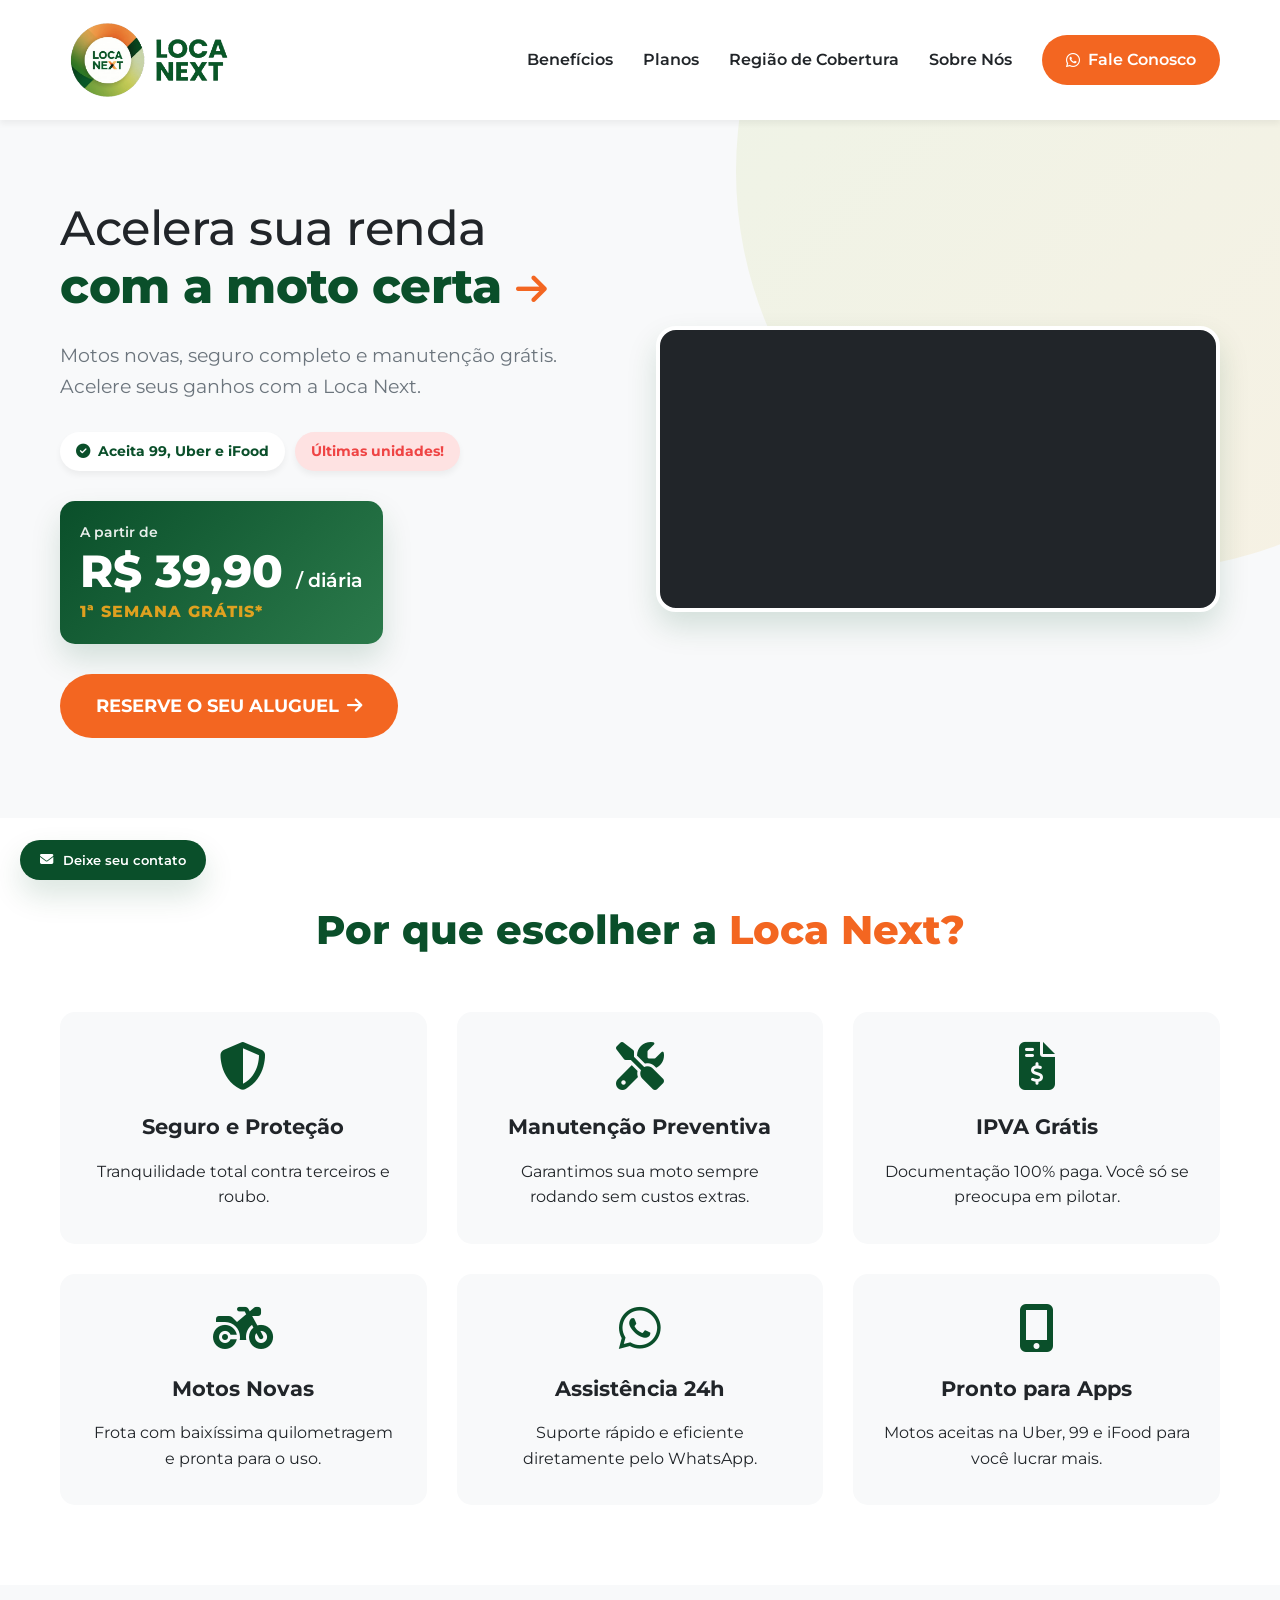
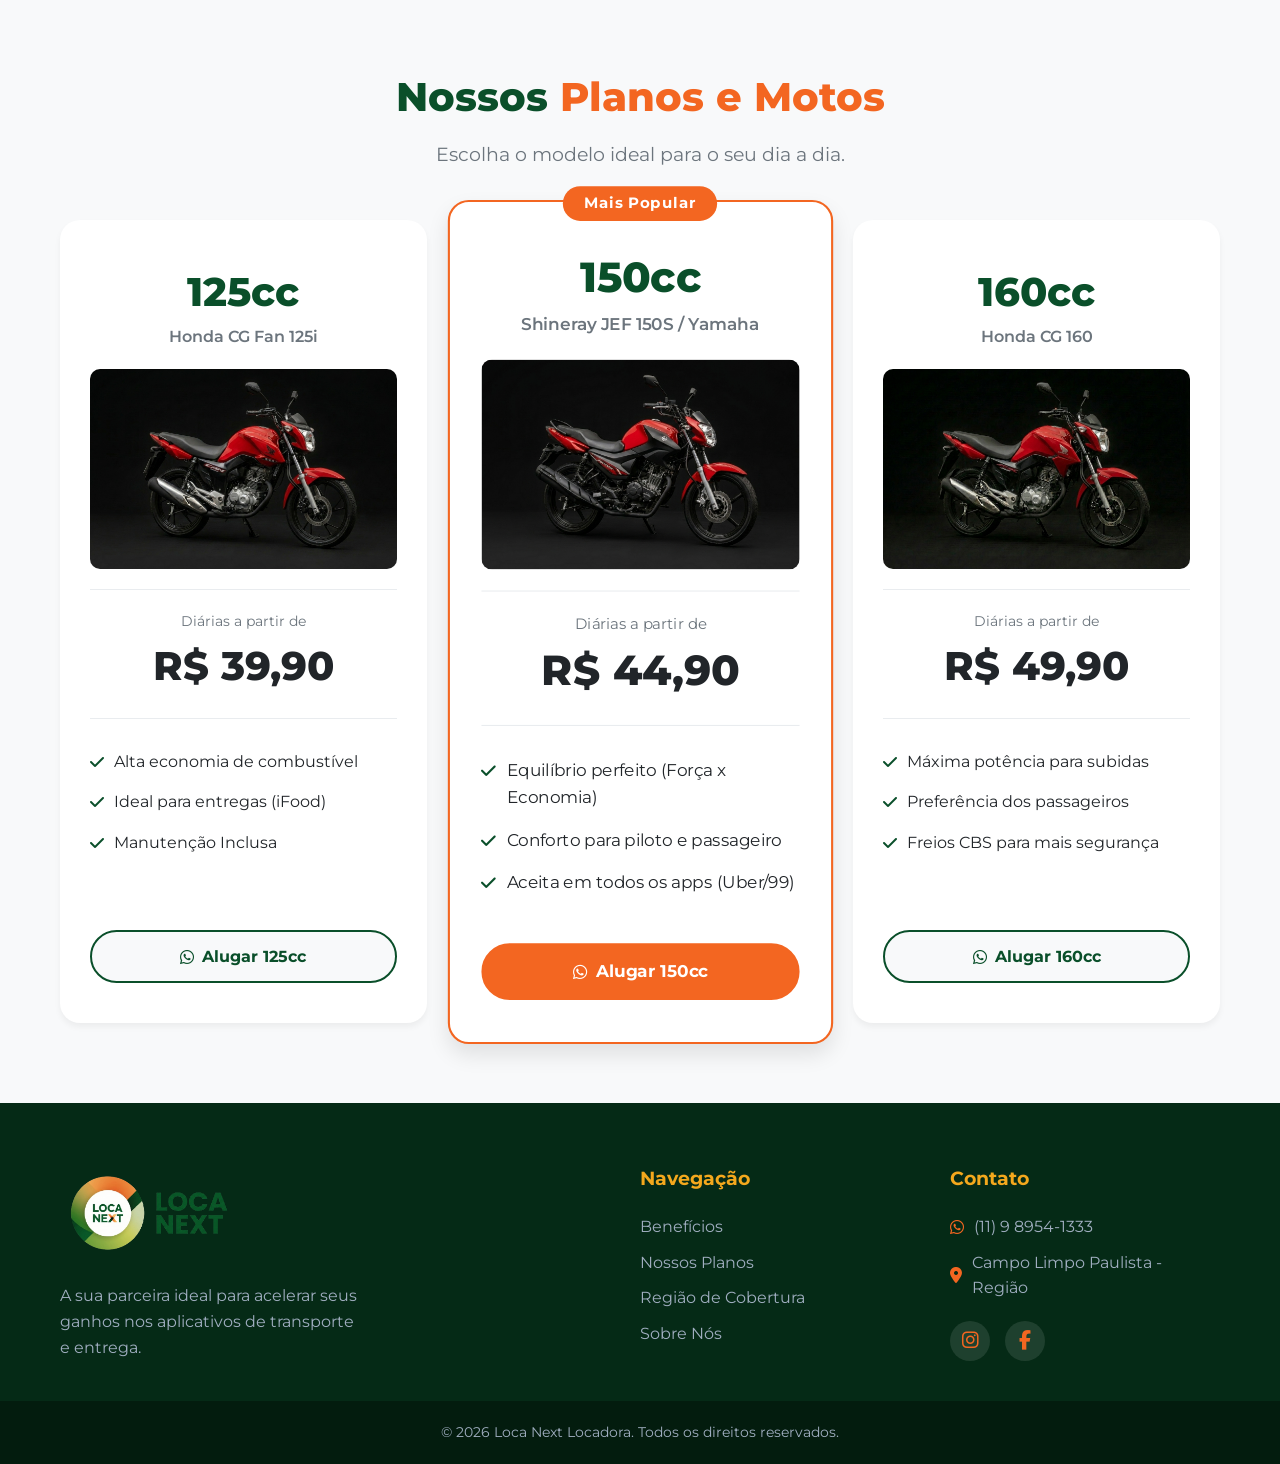
==== index.html @ 95aae807 "Add files via upload" ====
<!DOCTYPE html>
<html lang="pt-BR">
<head>
    <meta charset="UTF-8">
    <meta name="viewport" content="width=device-width, initial-scale=1.0">
    <title>Loca Next | Aluguel de Motos para Aplicativos</title>
    <meta name="description" content="Aluguel de motos 125cc, 150cc e 160cc. Seguro completo, manutenção preventiva e IPVA grátis. Diárias a partir de R$ 39,90.">
    
    <!-- Google Fonts -->
    <link rel="preconnect" href="https://fonts.googleapis.com">
    <link rel="preconnect" href="https://fonts.gstatic.com" crossorigin>
    <link href="https://fonts.googleapis.com/css2?family=Montserrat:wght@400;500;700;800&display=swap" rel="stylesheet">
    
    <!-- CSS -->
    <link rel="stylesheet" href="css/style.css">
    
    <!-- FontAwesome for icons -->
    <link rel="stylesheet" href="https://cdnjs.cloudflare.com/ajax/libs/font-awesome/6.4.0/css/all.min.css">
</head>
<body>

    <!-- Header -->
    <header class="header">
        <div class="container header-container">
            <a href="index.html" class="logo">
                <img src="img/logo-white.png" alt="Loca Next Logo" class="brand-logo" onerror="this.onerror=null; this.src='https://placehold.co/150x50/0A4F2A/FFF?text=LOCA+NEXT&font=montserrat';">
            </a>
            <button class="mobile-menu-btn"><i class="fas fa-bars"></i></button>
            <nav class="nav-menu">
                <ul>
                    <li><a href="#beneficios">Benefícios</a></li>
                    <li><a href="#planos">Planos</a></li>
                    <li><a href="cobertura.html">Região de Cobertura</a></li>
                    <li><a href="sobre-nos.html">Sobre Nós</a></li>
                    <li><a href="https://wa.me/5511989541333" class="btn nav-cta" target="_blank"><i class="fab fa-whatsapp"></i> Fale Conosco</a></li>
                </ul>
            </nav>
        </div>
    </header>

    <!-- Hero Section -->
    <section class="hero">
        <div class="hero-bg"></div>
        <div class="container hero-container">
            <div class="hero-content">
                <h1 class="minimal-title">
                    Acelera sua renda<br>
                    <span class="highlight-next">com a moto certa <i class="fas fa-arrow-right"></i></span>
                </h1>
                <p class="hero-subtitle">Motos novas, seguro completo e manutenção grátis. Acelere seus ganhos com a Loca Next.</p>
                <div class="hero-badges">
                    <span class="badge"><i class="fas fa-check-circle"></i> Aceita 99, Uber e iFood</span>
                    <span class="badge badge-alert">Últimas unidades!</span>
                </div>
                <div class="hero-price">
                    <p>A partir de</p>
                    <h2>R$ 39,90 <span>/ diária</span></h2>
                    <p class="promo-text">1ª SEMANA GRÁTIS*</p>
                </div>
                <a href="https://wa.me/5511989541333?text=Olá!%20Gostaria%20de%20alugar%20uma%20moto." class="btn btn-large btn-orange" target="_blank">RESERVE O SEU ALUGUEL <i class="fas fa-arrow-right"></i></a>
            </div>
            <div class="hero-video-wrapper">
                <video autoplay loop muted playsinline class="hero-video">
                    <source src="img/hero-video.mp4" type="video/mp4">
                    Seu navegador não suporta vídeos.
                </video>
            </div>
        </div>
    </section>

    <!-- Benefits Section -->
    <section id="beneficios" class="benefits">
        <div class="container">
            <h2 class="section-title">Por que escolher a <span>Loca Next?</span></h2>
            <div class="benefits-grid">
                <div class="benefit-card">
                    <i class="fas fa-shield-alt"></i>
                    <h3>Seguro e Proteção</h3>
                    <p>Tranquilidade total contra terceiros e roubo.</p>
                </div>
                <div class="benefit-card">
                    <i class="fas fa-tools"></i>
                    <h3>Manutenção Preventiva</h3>
                    <p>Garantimos sua moto sempre rodando sem custos extras.</p>
                </div>
                <div class="benefit-card">
                    <i class="fas fa-file-invoice-dollar"></i>
                    <h3>IPVA Grátis</h3>
                    <p>Documentação 100% paga. Você só se preocupa em pilotar.</p>
                </div>
                <div class="benefit-card">
                    <i class="fas fa-motorcycle"></i>
                    <h3>Motos Novas</h3>
                    <p>Frota com baixíssima quilometragem e pronta para o uso.</p>
                </div>
                <div class="benefit-card">
                    <i class="fab fa-whatsapp"></i>
                    <h3>Assistência 24h</h3>
                    <p>Suporte rápido e eficiente diretamente pelo WhatsApp.</p>
                </div>
                <div class="benefit-card">
                    <i class="fas fa-mobile-alt"></i>
                    <h3>Pronto para Apps</h3>
                    <p>Motos aceitas na Uber, 99 e iFood para você lucrar mais.</p>
                </div>
            </div>
        </div>
    </section>

    <!-- Plans Section -->
    <section id="planos" class="plans">
        <div class="container">
            <h2 class="section-title">Nossos <span>Planos e Motos</span></h2>
            <p class="section-subtitle">Escolha o modelo ideal para o seu dia a dia.</p>
            
            <div class="plans-grid">
                <!-- Plano 125cc -->
                <div class="plan-card">
                    <div class="plan-header">
                        <h3>125cc</h3>
                        <p class="brand">Honda CG Fan 125i</p>
                    </div>
                    <div class="plan-image">
                        <img src="img/moto-cg-125c.jpeg" alt="Honda CG Fan 125i" style="width: 100%; height: 100%; object-fit: cover; border-radius: 10px;">
                    </div>
                    <div class="plan-price">
                        <span class="price-from">Diárias a partir de</span>
                        <h4>R$ 39,90</h4>
                    </div>
                    <ul class="plan-features">
                        <li><i class="fas fa-check"></i> Alta economia de combustível</li>
                        <li><i class="fas fa-check"></i> Ideal para entregas (iFood)</li>
                        <li><i class="fas fa-check"></i> Manutenção Inclusa</li>
                    </ul>
                    <a href="https://wa.me/5511989541333?text=Olá!%20Gostaria%20de%20alugar%20uma%20moto%20Honda%20125cc." class="btn btn-plan" target="_blank"><i class="fab fa-whatsapp"></i> Alugar 125cc</a>
                </div>

                <!-- Plano 150cc -->
                <div class="plan-card featured-plan">
                    <div class="featured-badge">Mais Popular</div>
                    <div class="plan-header">
                        <h3>150cc</h3>
                        <p class="brand">Shineray JEF 150S / Yamaha</p>
                    </div>
                    <div class="plan-image carousel-wrapper">
                        <div class="carousel-inner">
                            <div class="carousel-item">
                                <img src="img/moto-yamaha-150c.jpeg" alt="Yamaha 150c">
                            </div>
                            <div class="carousel-item">
                                <img src="img/moto-shineray-150c.jpeg" alt="Shineray 150c">
                            </div>
                        </div>
                    </div>
                    <div class="plan-price">
                        <span class="price-from">Diárias a partir de</span>
                        <h4>R$ 44,90</h4>
                    </div>
                    <ul class="plan-features">
                        <li><i class="fas fa-check"></i> Equilíbrio perfeito (Força x Economia)</li>
                        <li><i class="fas fa-check"></i> Conforto para piloto e passageiro</li>
                        <li><i class="fas fa-check"></i> Aceita em todos os apps (Uber/99)</li>
                    </ul>
                    <a href="https://wa.me/5511989541333?text=Olá!%20Gostaria%20de%20alugar%20uma%20moto%20150cc." class="btn btn-plan btn-orange" target="_blank"><i class="fab fa-whatsapp"></i> Alugar 150cc</a>
                </div>

                <!-- Plano 160cc -->
                <div class="plan-card">
                    <div class="plan-header">
                        <h3>160cc</h3>
                        <p class="brand">Honda CG 160</p>
                    </div>
                    <div class="plan-image">
                        <img src="img/moto-cg-160.jpeg" alt="Honda CG 160" style="width: 100%; height: 100%; object-fit: cover; border-radius: 10px;">
                    </div>
                    <div class="plan-price">
                        <span class="price-from">Diárias a partir de</span>
                        <h4>R$ 49,90</h4>
                    </div>
                    <ul class="plan-features">
                        <li><i class="fas fa-check"></i> Máxima potência para subidas</li>
                        <li><i class="fas fa-check"></i> Preferência dos passageiros</li>
                        <li><i class="fas fa-check"></i> Freios CBS para mais segurança</li>
                    </ul>
                    <a href="https://wa.me/5511989541333?text=Olá!%20Gostaria%20de%20alugar%20uma%20moto%20Honda%20160cc." class="btn btn-plan" target="_blank"><i class="fab fa-whatsapp"></i> Alugar 160cc</a>
                </div>
            </div>
        </div>
    </section>

    <!-- Floating Contact Button -->
    <button class="floating-contact-btn" id="openLeadModal">
        <i class="fas fa-envelope"></i> Deixe seu contato
    </button>

    <!-- Lead Capture Modal -->
    <div class="modal-overlay" id="leadModal">
        <div class="modal-content">
            <button class="modal-close" id="closeLeadModal"><i class="fas fa-times"></i></button>
            <div class="modal-header">
                <h3>Ainda com dúvidas?</h3>
                <p>Deixe seu contato e nossa equipe falará com você em breve.</p>
            </div>
            <form id="leadForm" class="lead-form">
                <div class="form-group">
                    <label for="leadName">Nome completo</label>
                    <input type="text" id="leadName" name="nome" required placeholder="Ex: João da Silva">
                </div>
                <div class="form-group">
                    <label for="leadPhone">WhatsApp / Telefone</label>
                    <input type="tel" id="leadPhone" name="telefone" required placeholder="(11) 99999-9999">
                </div>
                <div class="form-group">
                    <label for="leadEmail">E-mail</label>
                    <input type="email" id="leadEmail" name="email" required placeholder="joao@email.com">
                </div>
                <button type="submit" class="btn btn-primary" style="width: 100%; margin-top: 10px;" id="submitLeadBtn">
                    Enviar Contato
                </button>
                <p class="form-status" id="formStatus"></p>
            </form>
        </div>
    </div>

    <!-- Footer -->
    <footer class="footer">
        <div class="container footer-grid">
            <div class="footer-info">
                <a href="#" class="logo footer-logo">
                    <img src="img/logo-white.png" alt="Loca Next Logo Branca" class="brand-logo" onerror="this.onerror=null; this.src='https://placehold.co/150x50/052a16/FFF?text=LOCA+NEXT&font=montserrat';">
                </a>
                <p>A sua parceira ideal para acelerar seus ganhos nos aplicativos de transporte e entrega.</p>
            </div>
            <div class="footer-links">
                <h3>Navegação</h3>
                <ul>
                    <li><a href="#beneficios">Benefícios</a></li>
                    <li><a href="#planos">Nossos Planos</a></li>
                    <li><a href="cobertura.html">Região de Cobertura</a></li>
                    <li><a href="sobre-nos.html">Sobre Nós</a></li>
                </ul>
            </div>
            <div class="footer-contact">
                <h3>Contato</h3>
                <p><i class="fab fa-whatsapp"></i> (11) 9 8954-1333</p>
                <p><i class="fas fa-map-marker-alt"></i> Campo Limpo Paulista - Região</p>
                <div class="social-links">
                    <a href="https://instagram.com/loca.next" target="_blank" aria-label="Instagram"><i class="fab fa-instagram"></i></a>
                    <a href="https://facebook.com/locanext" target="_blank" aria-label="Facebook"><i class="fab fa-facebook-f"></i></a>
                </div>
            </div>
        </div>
        <div class="footer-bottom">
            <div class="container">
                <p>&copy; 2026 Loca Next Locadora. Todos os direitos reservados.</p>
            </div>
        </div>
    </footer>

    <script src="js/main.js"></script>
</body>
</html>
---- css/style.css ----
:root {
    /* Brand Colors based on the Logo */
    --primary-green: #0A4F2A; /* Deep dark green */
    --secondary-green: #2B7A4B; 
    --accent-orange: #F36621;
    --accent-yellow: #F4A81D;
    --light-green: #8DC63F;
    
    /* UI Colors */
    --light-bg: #F8F9FA;
    --white: #FFFFFF;
    --dark-text: #212529;
    --gray-text: #6c757d;
    --border-color: #e9ecef;
    
    /* Typography */
    --font-main: 'Montserrat', sans-serif;
    
    /* Effects */
    --shadow-sm: 0 4px 6px rgba(0,0,0,0.05);
    --shadow-md: 0 10px 20px rgba(0,0,0,0.1);
    --shadow-lg: 0 15px 30px rgba(10, 79, 42, 0.15);
    --transition: all 0.3s ease;
}

* {
    margin: 0;
    padding: 0;
    box-sizing: border-box;
}

body {
    font-family: var(--font-main);
    color: var(--dark-text);
    background-color: var(--white);
    line-height: 1.6;
    overflow-x: hidden;
}

a {
    text-decoration: none;
    color: inherit;
}

ul {
    list-style: none;
}

.container {
    max-width: 1200px;
    margin: 0 auto;
    padding: 0 20px;
}

/* Typography utilities */
.section-title {
    text-align: center;
    font-size: 2.5rem;
    font-weight: 800;
    margin-bottom: 10px;
    color: var(--primary-green);
}

.section-title span {
    color: var(--accent-orange);
}

.section-subtitle {
    text-align: center;
    font-size: 1.2rem;
    color: var(--gray-text);
    margin-bottom: 50px;
}

/* Buttons */
.btn {
    display: inline-flex;
    align-items: center;
    justify-content: center;
    padding: 12px 24px;
    border-radius: 50px;
    font-weight: 700;
    transition: var(--transition);
    cursor: pointer;
    border: none;
    gap: 8px;
}

.btn-primary {
    background-color: var(--primary-green);
    color: var(--white);
}

.btn-primary:hover {
    background-color: var(--secondary-green);
    transform: translateY(-2px);
    box-shadow: var(--shadow-md);
}

.btn-orange {
    background-color: var(--accent-orange);
    color: var(--white);
}

.btn-orange:hover {
    background-color: #e05510;
    transform: translateY(-2px);
    box-shadow: var(--shadow-md);
}

.btn-large {
    padding: 18px 36px;
    font-size: 1.1rem;
}

.nav-cta {
    background-color: var(--accent-orange) !important;
    color: var(--white) !important;
    animation: pulse-cta 2s infinite;
}

@keyframes pulse-cta {
    0% {
        box-shadow: 0 0 0 0 rgba(243, 102, 33, 0.7);
    }
    70% {
        box-shadow: 0 0 0 10px rgba(243, 102, 33, 0);
    }
    100% {
        box-shadow: 0 0 0 0 rgba(243, 102, 33, 0);
    }
}

/* Header */
.header {
    background-color: var(--white);
    box-shadow: var(--shadow-sm);
    position: sticky;
    top: 0;
    z-index: 1000;
}

.header-container {
    display: flex;
    justify-content: space-between;
    align-items: center;
    height: 120px;
}

/* Logo CSS construction */
.logo {
    display: flex;
    align-items: center;
    gap: 12px;
}

.logo-circle {
    width: 45px;
    height: 45px;
    border-radius: 50%;
    background: linear-gradient(135deg, var(--light-green), var(--accent-yellow), var(--accent-orange), var(--primary-green));
    display: flex;
    flex-direction: column;
    justify-content: center;
    align-items: center;
    line-height: 1;
    position: relative;
    overflow: hidden;
}

.logo-circle::after {
    content: '';
    position: absolute;
    width: 80%;
    height: 80%;
    background-color: white;
    border-radius: 50%;
    z-index: 1;
}

.logo-text-small {
    position: relative;
    z-index: 2;
    font-size: 0.5rem;
    font-weight: 800;
    color: var(--primary-green);
}

.logo-text-main {
    font-size: 1.2rem;
    font-weight: 800;
    line-height: 1.1;
    color: var(--primary-green);
}

.brand-logo {
    height: 100px;
    width: auto;
    object-fit: contain;
}

.carousel-wrapper {
    width: 100%;
    height: 100%;
    overflow: hidden;
    position: relative;
    border-radius: 10px;
}
.carousel-inner {
    display: flex;
    width: 100%;
    height: 100%;
    overflow-x: auto;
    scroll-snap-type: x mandatory;
    scrollbar-width: none;
}
.carousel-inner::-webkit-scrollbar {
    display: none;
}
.carousel-item {
    flex: 0 0 100%;
    height: 100%;
    scroll-snap-align: start;
}
.carousel-item img {
    width: 100%;
    height: 100%;
    object-fit: cover;
}

.nav-menu ul {
    display: flex;
    align-items: center;
    gap: 30px;
}

.nav-menu a {
    font-weight: 600;
    color: var(--dark-text);
    transition: var(--transition);
}

.nav-menu a:hover, .nav-menu a.active {
    color: var(--accent-orange);
}

.mobile-menu-btn {
    display: none;
    background: none;
    border: none;
    font-size: 1.5rem;
    color: var(--primary-green);
    cursor: pointer;
}

/* Hero Section */
.hero {
    position: relative;
    padding: 80px 0;
    background-color: var(--light-bg);
    overflow: hidden;
}

/* Dynamic background shape */
.hero-bg {
    position: absolute;
    top: -50%;
    right: -20%;
    width: 800px;
    height: 800px;
    border-radius: 50%;
    background: linear-gradient(135deg, rgba(141, 198, 63, 0.1), rgba(244, 168, 29, 0.1));
    z-index: 0;
}

.hero-container {
    position: relative;
    z-index: 1;
    display: flex;
    align-items: center;
    justify-content: space-between;
    gap: 40px;
}

.hero-content {
    flex: 1;
    max-width: 600px;
}

.hero h1 {
    font-size: 3.5rem;
    font-weight: 800;
    line-height: 1.1;
    color: var(--primary-green);
    margin-bottom: 20px;
}

.hero h1 span {
    color: var(--accent-orange);
}

.minimal-title {
    font-size: 3rem !important;
    font-weight: 500 !important;
    color: var(--dark-text) !important;
    letter-spacing: -0.5px;
    line-height: 1.2 !important;
    margin-bottom: 25px !important;
}

.highlight-next {
    font-weight: 800;
    color: var(--primary-green) !important;
    display: inline-flex;
    align-items: center;
    gap: 15px;
}

.highlight-next i {
    color: var(--accent-orange);
    font-size: 2.2rem;
    transform: translateY(2px);
}

.hero-subtitle {
    font-size: 1.2rem;
    color: var(--gray-text);
    margin-bottom: 30px;
}

.hero-badges {
    display: flex;
    flex-wrap: wrap;
    gap: 10px;
    margin-bottom: 30px;
}

.badge {
    background-color: var(--white);
    padding: 8px 16px;
    border-radius: 50px;
    font-size: 0.9rem;
    font-weight: 700;
    color: var(--primary-green);
    box-shadow: var(--shadow-sm);
    display: flex;
    align-items: center;
    gap: 8px;
}

.badge-alert {
    background-color: #fee2e2;
    color: #ef4444;
}

.hero-price {
    margin-bottom: 30px;
    background: linear-gradient(135deg, var(--primary-green), var(--secondary-green));
    padding: 20px;
    border-radius: 15px;
    color: var(--white);
    display: inline-block;
    box-shadow: var(--shadow-lg);
}

.hero-price p {
    font-size: 0.9rem;
    font-weight: 600;
    opacity: 0.9;
}

.hero-price h2 {
    font-size: 2.8rem;
    font-weight: 800;
    line-height: 1;
    margin: 5px 0;
}

.hero-price h2 span {
    font-size: 1.2rem;
    font-weight: 600;
}

.promo-text {
    font-size: 1rem !important;
    color: var(--accent-yellow);
    font-weight: 800 !important;
    text-transform: uppercase;
    letter-spacing: 1px;
}

.hero-image {
    flex: 1;
    display: flex;
    justify-content: center;
    position: relative;
}

.hero-video-wrapper {
    flex: 1;
    display: flex;
    justify-content: center;
    position: relative;
    border-radius: 20px;
    overflow: hidden;
    box-shadow: var(--shadow-lg);
    border: 4px solid var(--white);
    max-height: 500px;
    background-color: var(--dark-text);
}

.hero-video {
    width: 100%;
    height: 100%;
    object-fit: cover;
}

/* Image Placeholders */
.image-placeholder {
    width: 100%;
    height: 400px;
    background-color: #e9ecef;
    border-radius: 20px;
    position: relative;
    display: flex;
    align-items: center;
    justify-content: center;
    overflow: hidden;
}

.image-placeholder::after {
    content: 'Foto da Moto (Inserir Imagem)';
    color: var(--gray-text);
    font-weight: 600;
}

.shineray-placeholder {
    background: linear-gradient(45deg, #212529, #343a40);
}
.shineray-placeholder::after { color: white; content: 'Shineray JEF 150S'; }

.honda-placeholder {
    background: linear-gradient(45deg, #dc3545, #c82333);
}
.honda-placeholder::after { color: white; content: 'Honda CG 125i Vermelha'; }

.honda160-placeholder {
    background: linear-gradient(45deg, #17a2b8, #138496);
}
.honda160-placeholder::after { color: white; content: 'Honda CG 160'; }


/* Benefits Section */
.benefits {
    padding: 80px 0;
    background-color: var(--white);
}

.benefits-grid {
    display: grid;
    grid-template-columns: repeat(auto-fit, minmax(300px, 1fr));
    gap: 30px;
    margin-top: 50px;
}

.benefit-card {
    padding: 30px;
    background-color: var(--light-bg);
    border-radius: 15px;
    text-align: center;
    transition: var(--transition);
    border-bottom: 4px solid transparent;
}

.benefit-card:hover {
    transform: translateY(-10px);
    box-shadow: var(--shadow-md);
    border-bottom-color: var(--accent-orange);
}

.benefit-card i {
    font-size: 3rem;
    color: var(--primary-green);
    margin-bottom: 20px;
}

.benefit-card h3 {
    font-size: 1.3rem;
    font-weight: 700;
    margin-bottom: 15px;
    color: var(--dark-text);
}

/* Plans Section */
.plans {
    padding: 80px 0;
    background-color: var(--light-bg);
}

.plans-grid {
    display: grid;
    grid-template-columns: repeat(auto-fit, minmax(320px, 1fr));
    gap: 30px;
    align-items: center;
}

.plan-card {
    background-color: var(--white);
    border-radius: 20px;
    padding: 40px 30px;
    box-shadow: var(--shadow-sm);
    transition: var(--transition);
    position: relative;
    display: flex;
    flex-direction: column;
    height: 100%;
}

.plan-card:hover {
    transform: translateY(-10px);
    box-shadow: var(--shadow-lg);
}

.featured-plan {
    border: 2px solid var(--accent-orange);
    transform: scale(1.05);
    box-shadow: var(--shadow-md);
    z-index: 2;
}

.featured-plan:hover {
    transform: scale(1.05) translateY(-10px);
}

.featured-badge {
    position: absolute;
    top: -15px;
    left: 50%;
    transform: translateX(-50%);
    background-color: var(--accent-orange);
    color: var(--white);
    padding: 5px 20px;
    border-radius: 20px;
    font-weight: 700;
    font-size: 0.9rem;
    letter-spacing: 1px;
}

.plan-header {
    text-align: center;
    margin-bottom: 20px;
}

.plan-header h3 {
    font-size: 2.5rem;
    color: var(--primary-green);
    font-weight: 800;
}

.plan-header .brand {
    color: var(--gray-text);
    font-weight: 600;
}

.plan-image {
    height: 200px;
    margin-bottom: 20px;
}

.plan-image .image-placeholder {
    height: 100%;
    border-radius: 10px;
}

.plan-price {
    text-align: center;
    margin-bottom: 30px;
    padding: 20px 0;
    border-top: 1px solid var(--border-color);
    border-bottom: 1px solid var(--border-color);
}

.price-from {
    font-size: 0.9rem;
    color: var(--gray-text);
    display: block;
}

.plan-price h4 {
    font-size: 2.5rem;
    font-weight: 800;
    color: var(--dark-text);
}

.plan-features {
    flex-grow: 1;
    margin-bottom: 30px;
}

.plan-features li {
    margin-bottom: 15px;
    display: flex;
    align-items: flex-start;
    gap: 10px;
    color: var(--dark-text);
}

.plan-features li i {
    color: var(--primary-green);
    margin-top: 5px;
}

.btn-plan {
    width: 100%;
    background-color: var(--light-bg);
    color: var(--primary-green);
    border: 2px solid var(--primary-green);
}

.btn-plan:hover {
    background-color: var(--primary-green);
    color: var(--white);
}

.featured-plan .btn-plan {
    background-color: var(--accent-orange);
    color: var(--white);
    border-color: var(--accent-orange);
}

/* Coverage Pages Specifics */
.coverage-hero {
    background: linear-gradient(135deg, var(--primary-green), var(--secondary-green));
    padding: 80px 0;
    text-align: center;
    color: var(--white);
}

.coverage-hero h1 {
    font-size: 3rem;
    font-weight: 800;
    margin-bottom: 15px;
}

.coverage-hero span {
    color: var(--accent-yellow);
}

.coverage-details {
    padding: 80px 0;
    background-color: var(--white);
}

.coverage-grid {
    display: grid;
    grid-template-columns: 1fr 1fr;
    gap: 50px;
    align-items: center;
}

.coverage-info h2 {
    font-size: 2rem;
    color: var(--primary-green);
    margin-bottom: 20px;
}

.coverage-info p {
    font-size: 1.1rem;
    margin-bottom: 30px;
}

.radius-info {
    display: flex;
    align-items: center;
    gap: 20px;
    background-color: var(--light-bg);
    padding: 20px;
    border-radius: 15px;
    border-left: 5px solid var(--accent-orange);
}

.radius-info i {
    font-size: 2.5rem;
    color: var(--accent-orange);
}

.radar-map {
    width: 100%;
    aspect-ratio: 1;
    background-color: #e9ecef;
    border-radius: 50%;
    position: relative;
    display: flex;
    align-items: center;
    justify-content: center;
    overflow: hidden;
    /* Removed the generic background dot pattern to let the map shine through */
}

.map-iframe {
    position: absolute;
    top: 0;
    left: 0;
    width: 100%;
    height: 100%;
    border: none;
    z-index: 1;
}

.radar-overlay {
    position: absolute;
    top: 0;
    left: 0;
    width: 100%;
    height: 100%;
    background-color: rgba(10, 79, 42, 0.2); /* Loca Next Green tint over map */
    z-index: 5;
    pointer-events: none;
}

.center-pin {
    font-size: 3rem;
    color: var(--primary-green);
    position: relative;
    z-index: 10;
    filter: drop-shadow(0 2px 5px rgba(0,0,0,0.5));
}

.pulse {
    position: absolute;
    width: 50px;
    height: 50px;
    background-color: rgba(243, 102, 33, 0.4);
    border-radius: 50%;
    animation: pulse-animation 2s infinite;
    z-index: 8;
    pointer-events: none;
}

@keyframes pulse-animation {
    0% { transform: scale(1); opacity: 0.8; }
    100% { transform: scale(8); opacity: 0; }
}

.seo-cities {
    padding: 80px 0;
    background-color: var(--light-bg);
    text-align: center;
}

.seo-cities h2 {
    font-size: 2.5rem;
    color: var(--primary-green);
    margin-bottom: 15px;
}

.cities-list {
    display: flex;
    flex-wrap: wrap;
    justify-content: center;
    gap: 15px;
    margin-top: 40px;
}

.city-link {
    background-color: var(--white);
    padding: 10px 20px;
    border-radius: 50px;
    color: var(--dark-text);
    font-weight: 600;
    box-shadow: var(--shadow-sm);
    transition: var(--transition);
    border: 1px solid var(--border-color);
}

.city-link:hover {
    background-color: var(--primary-green);
    color: var(--white);
    transform: translateY(-2px);
}

.city-link.highlight {
    border-color: var(--accent-orange);
    color: var(--accent-orange);
}

.city-link.highlight:hover {
    background-color: var(--accent-orange);
    color: var(--white);
}

.cta-coverage {
    margin-top: 60px;
    padding-top: 40px;
    border-top: 1px solid var(--border-color);
}

.cta-coverage h3 {
    font-size: 1.5rem;
    margin-bottom: 20px;
}

/* Footer */
.footer {
    background-color: #052a16;
    color: var(--white);
    padding-top: 60px;
}

.footer-grid {
    display: grid;
    grid-template-columns: 2fr 1fr 1fr;
    gap: 40px;
    margin-bottom: 40px;
}

.footer-logo {
    margin-bottom: 20px;
}

.footer-info p {
    color: #a0aec0;
    max-width: 300px;
}

.footer h3 {
    font-size: 1.2rem;
    margin-bottom: 20px;
    color: var(--accent-yellow);
}

.footer-links ul li {
    margin-bottom: 10px;
}

.footer-links a {
    color: #a0aec0;
    transition: var(--transition);
}

.footer-links a:hover {
    color: var(--accent-orange);
    padding-left: 5px;
}

.footer-contact p {
    color: #a0aec0;
    margin-bottom: 10px;
    display: flex;
    align-items: center;
    gap: 10px;
}

.social-links {
    margin-top: 20px;
    display: flex;
    gap: 15px;
}

.social-links a {
    color: var(--white) !important;
    background-color: rgba(255, 255, 255, 0.1);
    width: 40px;
    height: 40px;
    display: flex;
    align-items: center;
    justify-content: center;
    border-radius: 50%;
    font-size: 1.2rem;
    transition: var(--transition);
}

.social-links a:hover {
    background-color: var(--accent-orange);
    color: var(--white) !important;
    transform: translateY(-3px);
}

.footer-contact i {
    color: var(--accent-orange);
}

.footer-bottom {
    background-color: #031c0e;
    padding: 20px 0;
    text-align: center;
    color: #a0aec0;
    font-size: 0.9rem;
}

/* Responsive */
@media (max-width: 992px) {
    .hero-container {
        flex-direction: column;
        text-align: center;
    }
    
    .hero-badges {
        justify-content: center;
    }
    
    .coverage-grid {
        grid-template-columns: 1fr;
    }
    
    .featured-plan {
        transform: none;
    }
    
    .featured-plan:hover {
        transform: translateY(-10px);
    }
}

@media (max-width: 768px) {
    .nav-menu {
        display: none;
        position: absolute;
        top: 80px;
        left: 0;
        width: 100%;
        background-color: var(--white);
        padding: 20px;
        box-shadow: var(--shadow-md);
    }
    
    .nav-menu.active {
        display: block;
    }
    
    .nav-menu ul {
        flex-direction: column;
        align-items: flex-start;
        gap: 15px;
    }
    
    .mobile-menu-btn {
        display: block;
    }
    
    .hero h1 {
        font-size: 2.5rem;
    }
    
    .footer-grid {
        grid-template-columns: 1fr;
    }
}

/* Floating Contact Button */
.floating-contact-btn {
    position: fixed;
    bottom: 20px;
    left: 20px;
    background-color: var(--primary-green);
    color: var(--white);
    border: none;
    padding: 12px 20px;
    border-radius: 50px;
    font-weight: 600;
    font-family: var(--font-main);
    cursor: pointer;
    box-shadow: var(--shadow-lg);
    display: flex;
    align-items: center;
    gap: 10px;
    z-index: 999;
    transition: var(--transition);
}

.floating-contact-btn:hover {
    background-color: var(--secondary-green);
    transform: translateY(-5px);
}

/* Modal */
.modal-overlay {
    position: fixed;
    top: 0;
    left: 0;
    width: 100%;
    height: 100%;
    background-color: rgba(0, 0, 0, 0.6);
    display: flex;
    align-items: center;
    justify-content: center;
    z-index: 2000;
    opacity: 0;
    visibility: hidden;
    transition: var(--transition);
}

.modal-overlay.active {
    opacity: 1;
    visibility: visible;
}

.modal-content {
    background-color: var(--white);
    padding: 40px;
    border-radius: 20px;
    width: 90%;
    max-width: 450px;
    position: relative;
    transform: translateY(20px);
    transition: var(--transition);
    box-shadow: var(--shadow-lg);
}

.modal-overlay.active .modal-content {
    transform: translateY(0);
}

.modal-close {
    position: absolute;
    top: 15px;
    right: 15px;
    background: none;
    border: none;
    font-size: 1.5rem;
    color: var(--gray-text);
    cursor: pointer;
    transition: var(--transition);
}

.modal-close:hover {
    color: var(--accent-orange);
}

.modal-header {
    text-align: center;
    margin-bottom: 25px;
}

.modal-header h3 {
    color: var(--primary-green);
    font-size: 1.5rem;
    margin-bottom: 5px;
}

.modal-header p {
    color: var(--gray-text);
    font-size: 0.95rem;
}

.lead-form .form-group {
    margin-bottom: 15px;
}

.lead-form label {
    display: block;
    margin-bottom: 5px;
    font-weight: 600;
    font-size: 0.9rem;
    color: var(--dark-text);
}

.lead-form input {
    width: 100%;
    padding: 12px 15px;
    border: 1px solid var(--border-color);
    border-radius: 8px;
    font-family: var(--font-main);
    transition: var(--transition);
}

.lead-form input:focus {
    outline: none;
    border-color: var(--primary-green);
    box-shadow: 0 0 0 3px rgba(10, 79, 42, 0.1);
}

.form-status {
    text-align: center;
    margin-top: 15px;
    font-size: 0.9rem;
    font-weight: 600;
}

.form-status.success {
    color: var(--primary-green);
}

.form-status.error {
    color: #ef4444;
}

@media (max-width: 768px) {
    .floating-contact-btn {
        bottom: 80px;
        left: 20px;
        padding: 10px 15px;
        font-size: 0.9rem;
    }
}
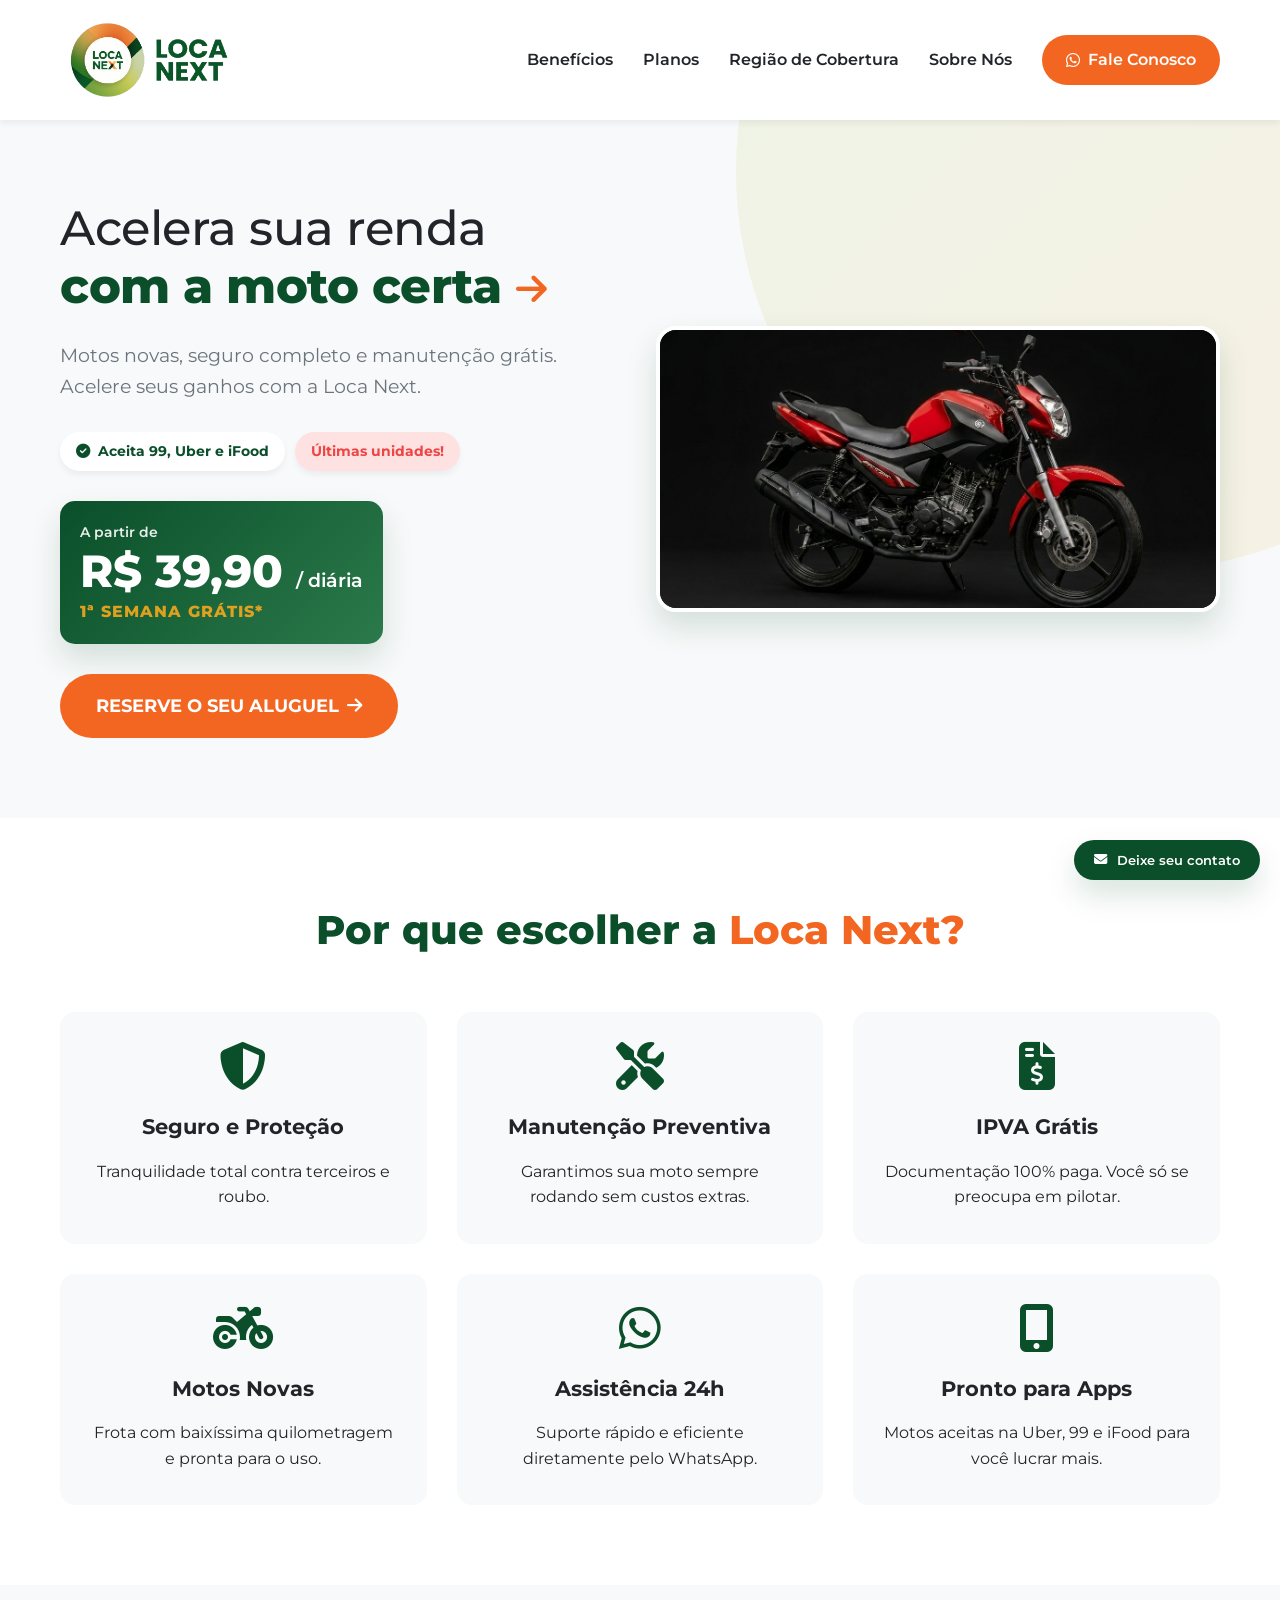
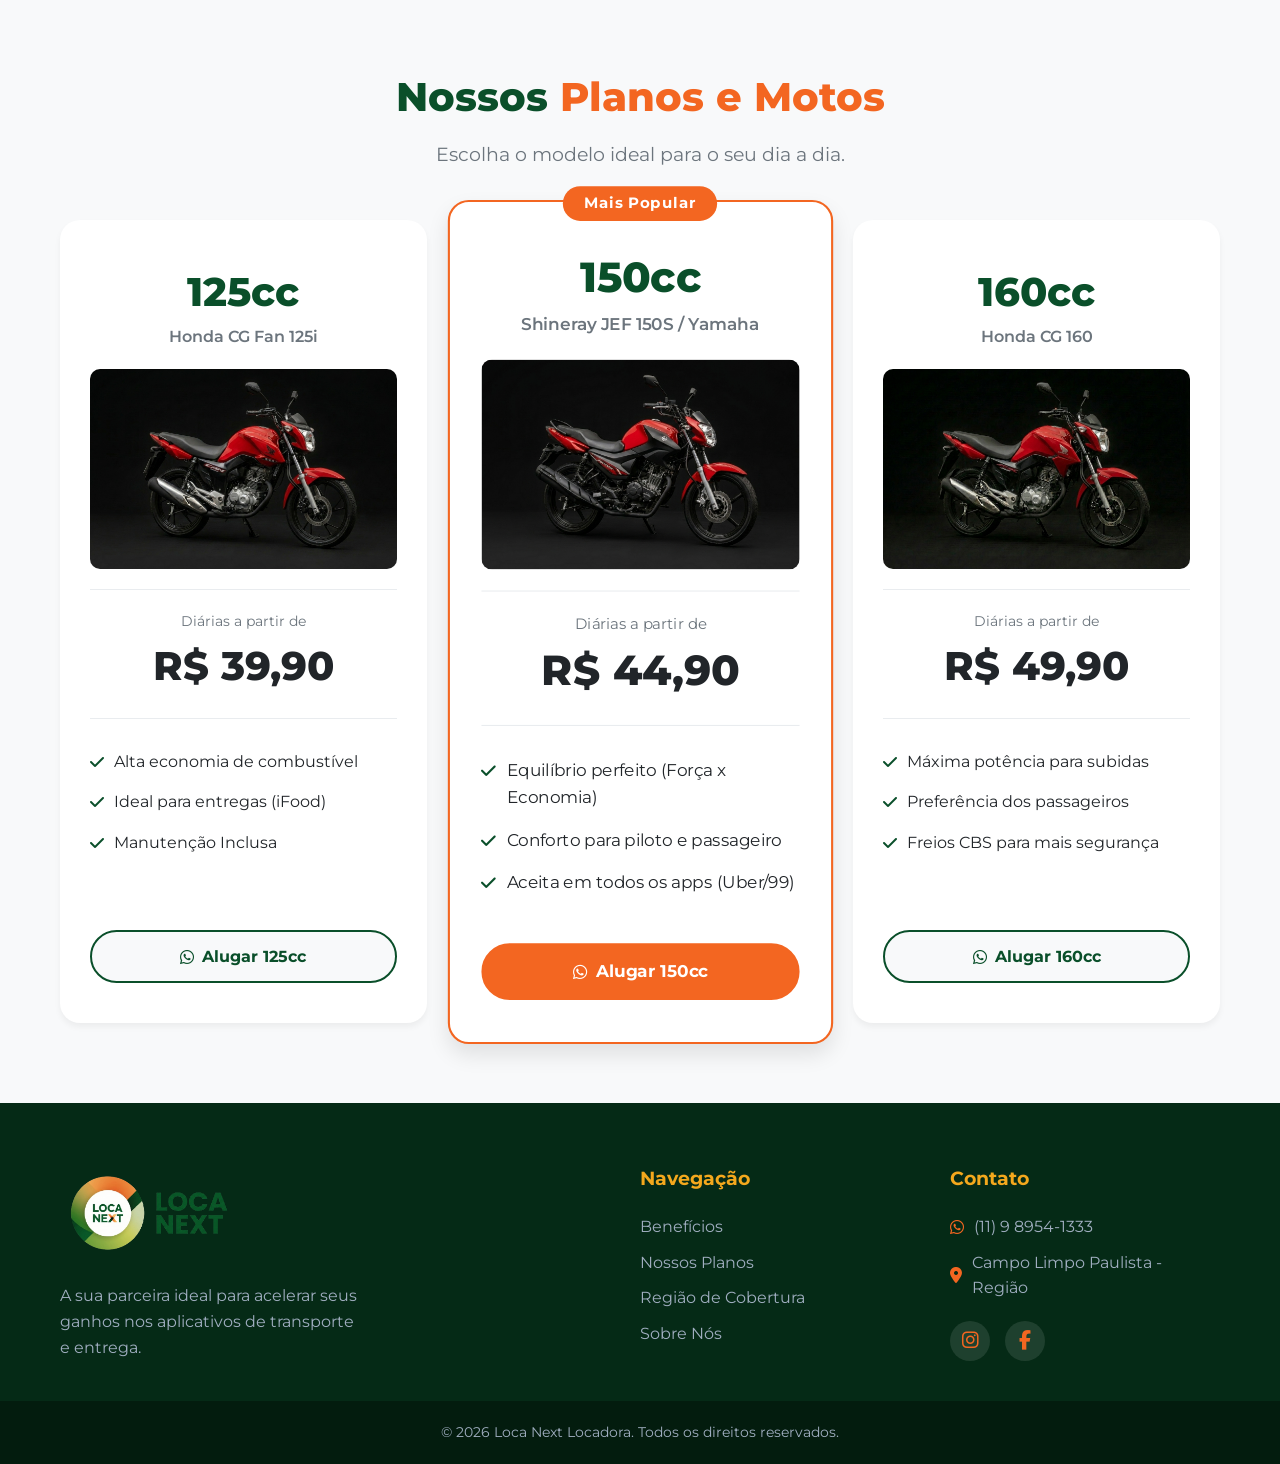
==== commit 9429a668: "Add files via upload" ====
--- a/index.html
+++ b/index.html
@@ -11,21 +11,25 @@
     <link rel="preconnect" href="https://fonts.gstatic.com" crossorigin>
     <link href="https://fonts.googleapis.com/css2?family=Montserrat:wght@400;500;700;800&display=swap" rel="stylesheet">
     
+    <!-- Logo Preload -->
+    <link rel="preload" as="image" href="img/logo-white.png">
+    
     <!-- CSS -->
     <link rel="stylesheet" href="css/style.css">
     
-    <!-- FontAwesome for icons -->
-    <link rel="stylesheet" href="https://cdnjs.cloudflare.com/ajax/libs/font-awesome/6.4.0/css/all.min.css">
+    <!-- FontAwesome for icons (Deferred) -->
+    <link rel="preload" href="https://cdnjs.cloudflare.com/ajax/libs/font-awesome/6.4.0/css/all.min.css" as="style" onload="this.onload=null;this.rel='stylesheet'">
+    <noscript><link rel="stylesheet" href="https://cdnjs.cloudflare.com/ajax/libs/font-awesome/6.4.0/css/all.min.css"></noscript>
 </head>
 <body>
 
     <!-- Header -->
     <header class="header">
         <div class="container header-container">
-            <a href="index.html" class="logo">
-                <img src="img/logo-white.png" alt="Loca Next Logo" class="brand-logo" onerror="this.onerror=null; this.src='https://placehold.co/150x50/0A4F2A/FFF?text=LOCA+NEXT&font=montserrat';">
+            <a href="index.html" class="logo" aria-label="Loca Next Home">
+                <img src="img/logo-white.png" alt="Loca Next Logo" class="brand-logo" width="150" height="50" onerror="this.onerror=null; this.src='https://placehold.co/150x50/0A4F2A/FFF?text=LOCA+NEXT&font=montserrat';">
             </a>
-            <button class="mobile-menu-btn"><i class="fas fa-bars"></i></button>
+            <button class="mobile-menu-btn" aria-label="Abrir menu mobile"><i class="fas fa-bars"></i></button>
             <nav class="nav-menu">
                 <ul>
                     <li><a href="#beneficios">Benefícios</a></li>
@@ -59,10 +63,9 @@
                 </div>
                 <a href="https://wa.me/5511989541333?text=Olá!%20Gostaria%20de%20alugar%20uma%20moto." class="btn btn-large btn-orange" target="_blank">RESERVE O SEU ALUGUEL <i class="fas fa-arrow-right"></i></a>
             </div>
-            <div class="hero-video-wrapper">
-                <video autoplay loop muted playsinline class="hero-video">
-                    <source src="img/hero-video.mp4" type="video/mp4">
-                    Seu navegador não suporta vídeos.
+            <div class="hero-video-wrapper" style="background-color: var(--dark-text);">
+                <video id="heroVideo" loop muted playsinline class="hero-video" preload="none" data-src="img/hero-video.mp4" style="background-image: url('img/moto-yamaha-150c.jpeg'); background-size: cover; background-position: center;">
+                    <!-- Video loaded via JavaScript to drastically improve mobile performance -->
                 </video>
             </div>
         </div>
@@ -121,7 +124,7 @@
                         <p class="brand">Honda CG Fan 125i</p>
                     </div>
                     <div class="plan-image">
-                        <img src="img/moto-cg-125c.jpeg" alt="Honda CG Fan 125i" style="width: 100%; height: 100%; object-fit: cover; border-radius: 10px;">
+                        <img src="img/moto-cg-125c.jpeg" alt="Honda CG Fan 125i" width="300" height="200" loading="lazy" style="width: 100%; height: 100%; object-fit: cover; border-radius: 10px;">
                     </div>
                     <div class="plan-price">
                         <span class="price-from">Diárias a partir de</span>
@@ -145,10 +148,10 @@
                     <div class="plan-image carousel-wrapper">
                         <div class="carousel-inner">
                             <div class="carousel-item">
-                                <img src="img/moto-yamaha-150c.jpeg" alt="Yamaha 150c">
+                                <img src="img/moto-yamaha-150c.jpeg" alt="Yamaha 150c" width="300" height="200" loading="lazy">
                             </div>
                             <div class="carousel-item">
-                                <img src="img/moto-shineray-150c.jpeg" alt="Shineray 150c">
+                                <img src="img/moto-shineray-150c.jpeg" alt="Shineray 150c" width="300" height="200" loading="lazy">
                             </div>
                         </div>
                     </div>
@@ -171,7 +174,7 @@
                         <p class="brand">Honda CG 160</p>
                     </div>
                     <div class="plan-image">
-                        <img src="img/moto-cg-160.jpeg" alt="Honda CG 160" style="width: 100%; height: 100%; object-fit: cover; border-radius: 10px;">
+                        <img src="img/moto-cg-160.jpeg" alt="Honda CG 160" width="300" height="200" loading="lazy" style="width: 100%; height: 100%; object-fit: cover; border-radius: 10px;">
                     </div>
                     <div class="plan-price">
                         <span class="price-from">Diárias a partir de</span>
@@ -194,11 +197,11 @@
     </button>
 
     <!-- Lead Capture Modal -->
-    <div class="modal-overlay" id="leadModal">
+    <div class="modal-overlay" id="leadModal" role="dialog" aria-modal="true" aria-labelledby="modalTitle">
         <div class="modal-content">
-            <button class="modal-close" id="closeLeadModal"><i class="fas fa-times"></i></button>
+            <button class="modal-close" id="closeLeadModal" aria-label="Fechar formulário"><i class="fas fa-times"></i></button>
             <div class="modal-header">
-                <h3>Ainda com dúvidas?</h3>
+                <h3 id="modalTitle">Ainda com dúvidas?</h3>
                 <p>Deixe seu contato e nossa equipe falará com você em breve.</p>
             </div>
             <form id="leadForm" class="lead-form">
@@ -226,8 +229,8 @@
     <footer class="footer">
         <div class="container footer-grid">
             <div class="footer-info">
-                <a href="#" class="logo footer-logo">
-                    <img src="img/logo-white.png" alt="Loca Next Logo Branca" class="brand-logo" onerror="this.onerror=null; this.src='https://placehold.co/150x50/052a16/FFF?text=LOCA+NEXT&font=montserrat';">
+                <a href="#" class="logo footer-logo" aria-label="Loca Next Home">
+                    <img src="img/logo-white.png" alt="Loca Next Logo Branca" class="brand-logo" width="150" height="50" loading="lazy" onerror="this.onerror=null; this.src='https://placehold.co/150x50/052a16/FFF?text=LOCA+NEXT&font=montserrat';">
                 </a>
                 <p>A sua parceira ideal para acelerar seus ganhos nos aplicativos de transporte e entrega.</p>
             </div>
--- a/css/style.css
+++ b/css/style.css
@@ -951,7 +951,7 @@
 .floating-contact-btn {
     position: fixed;
     bottom: 20px;
-    left: 20px;
+    right: 20px;
     background-color: var(--primary-green);
     color: var(--white);
     border: none;
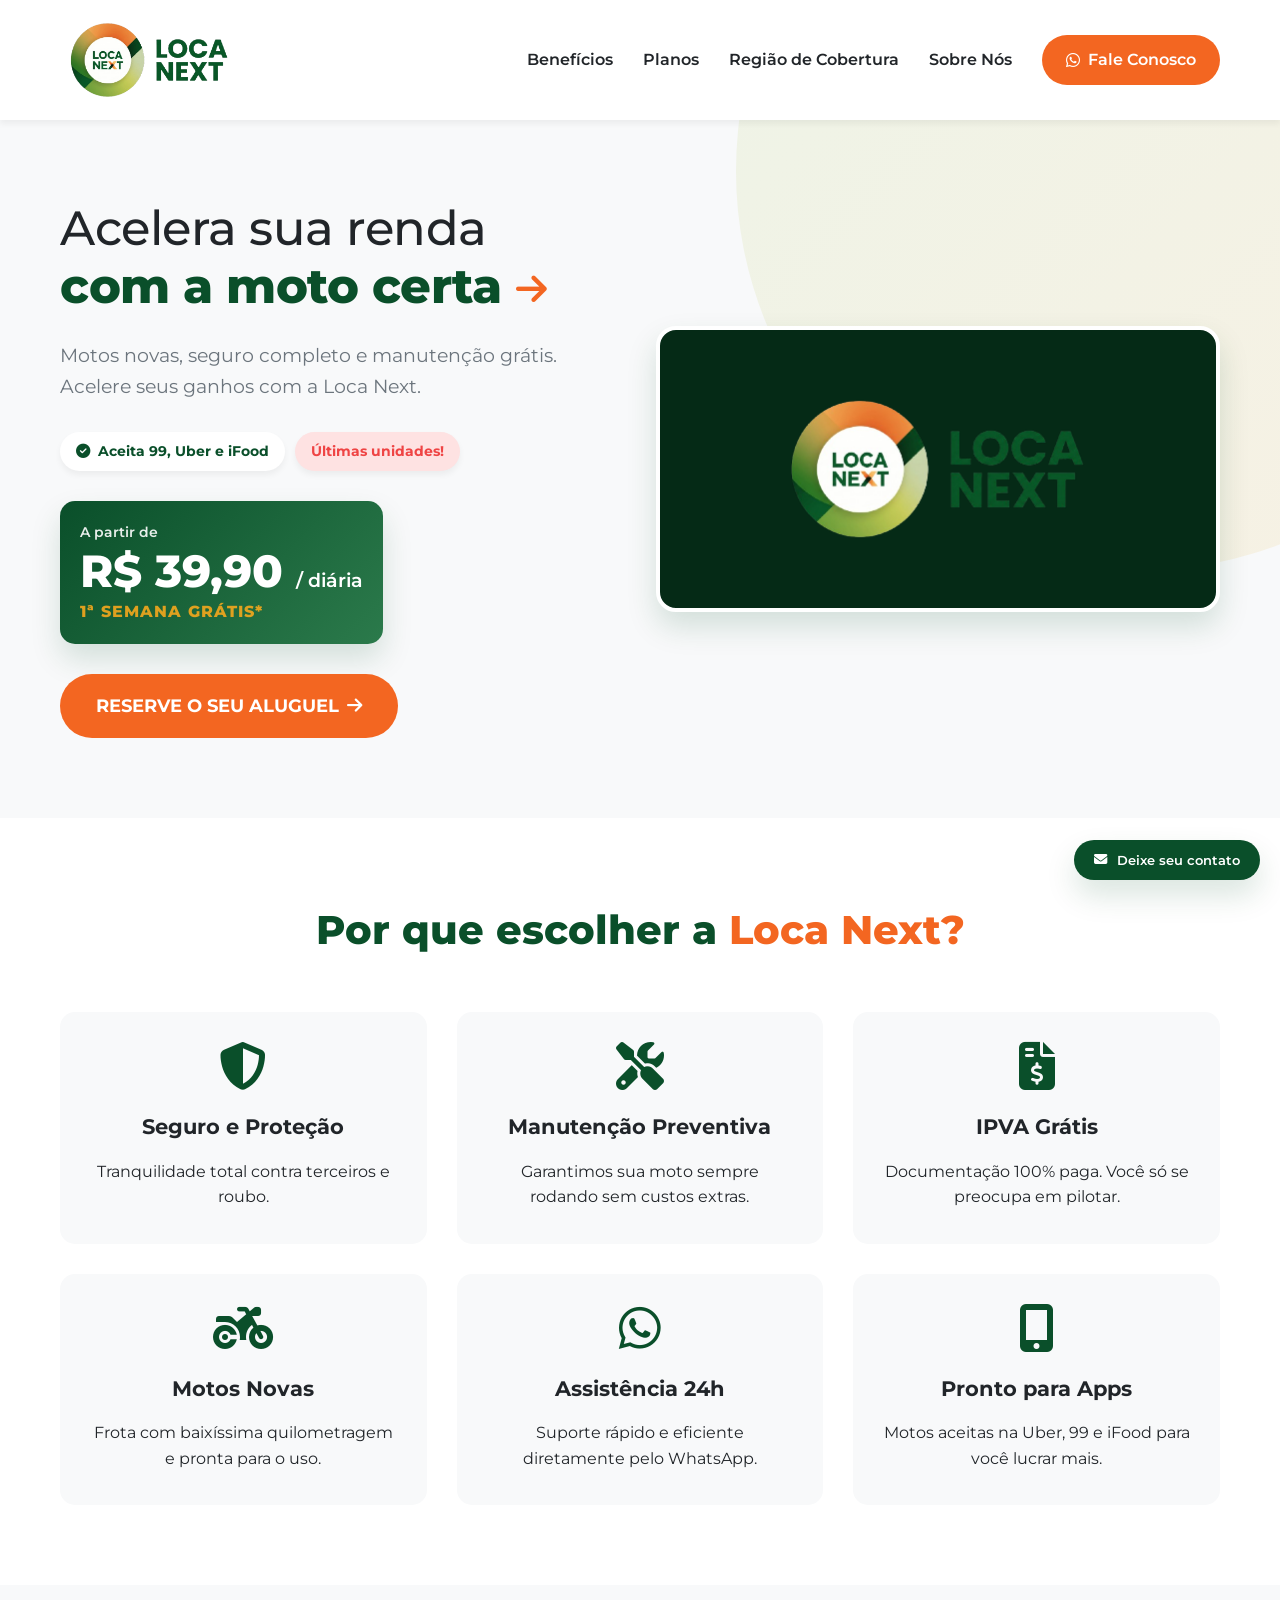
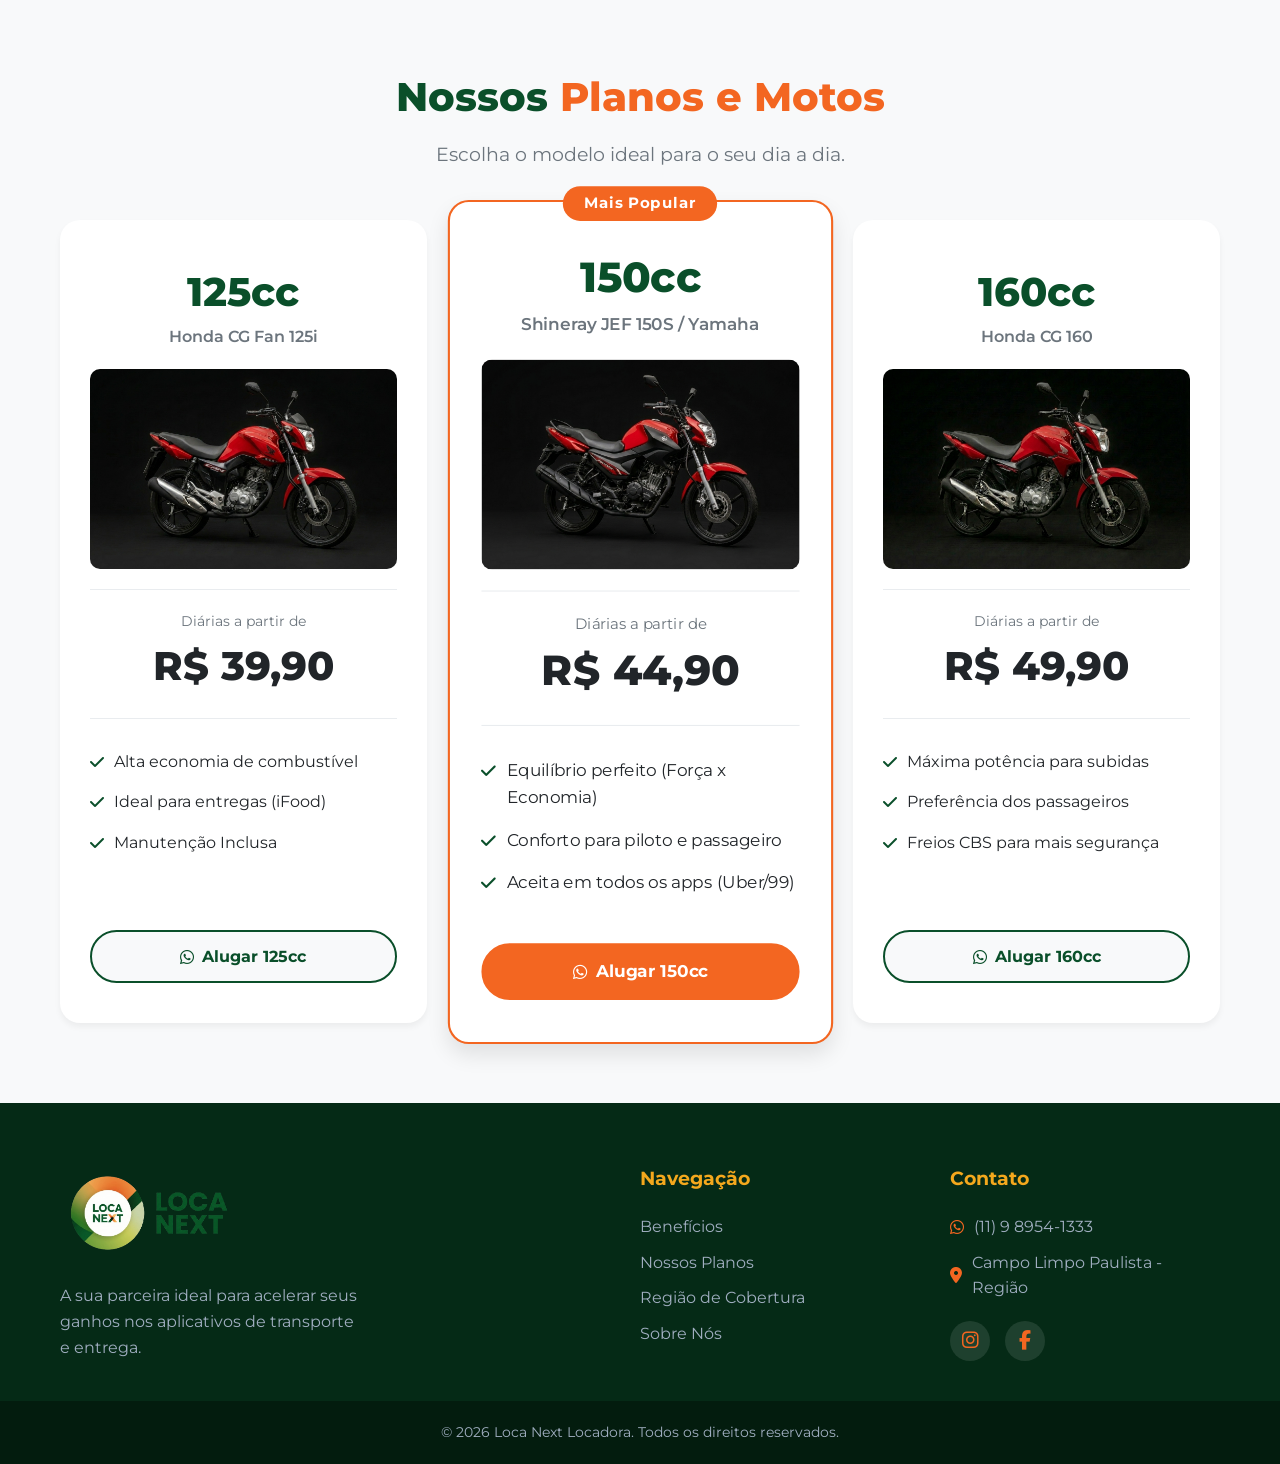
==== commit 8e185509: "Add files via upload" ====
--- a/index.html
+++ b/index.html
@@ -63,8 +63,8 @@
                 </div>
                 <a href="https://wa.me/5511989541333?text=Olá!%20Gostaria%20de%20alugar%20uma%20moto." class="btn btn-large btn-orange" target="_blank">RESERVE O SEU ALUGUEL <i class="fas fa-arrow-right"></i></a>
             </div>
-            <div class="hero-video-wrapper" style="background-color: var(--dark-text);">
-                <video id="heroVideo" loop muted playsinline class="hero-video" preload="none" data-src="img/hero-video.mp4" style="background-image: url('img/moto-yamaha-150c.jpeg'); background-size: cover; background-position: center;">
+            <div class="hero-video-wrapper" style="background-color: #052a16;">
+                <video id="heroVideo" loop muted playsinline class="hero-video" preload="none" data-src="img/hero-video.mp4" style="background-image: url('img/logo-white.png'); background-size: 60%; background-repeat: no-repeat; background-position: center;">
                     <!-- Video loaded via JavaScript to drastically improve mobile performance -->
                 </video>
             </div>
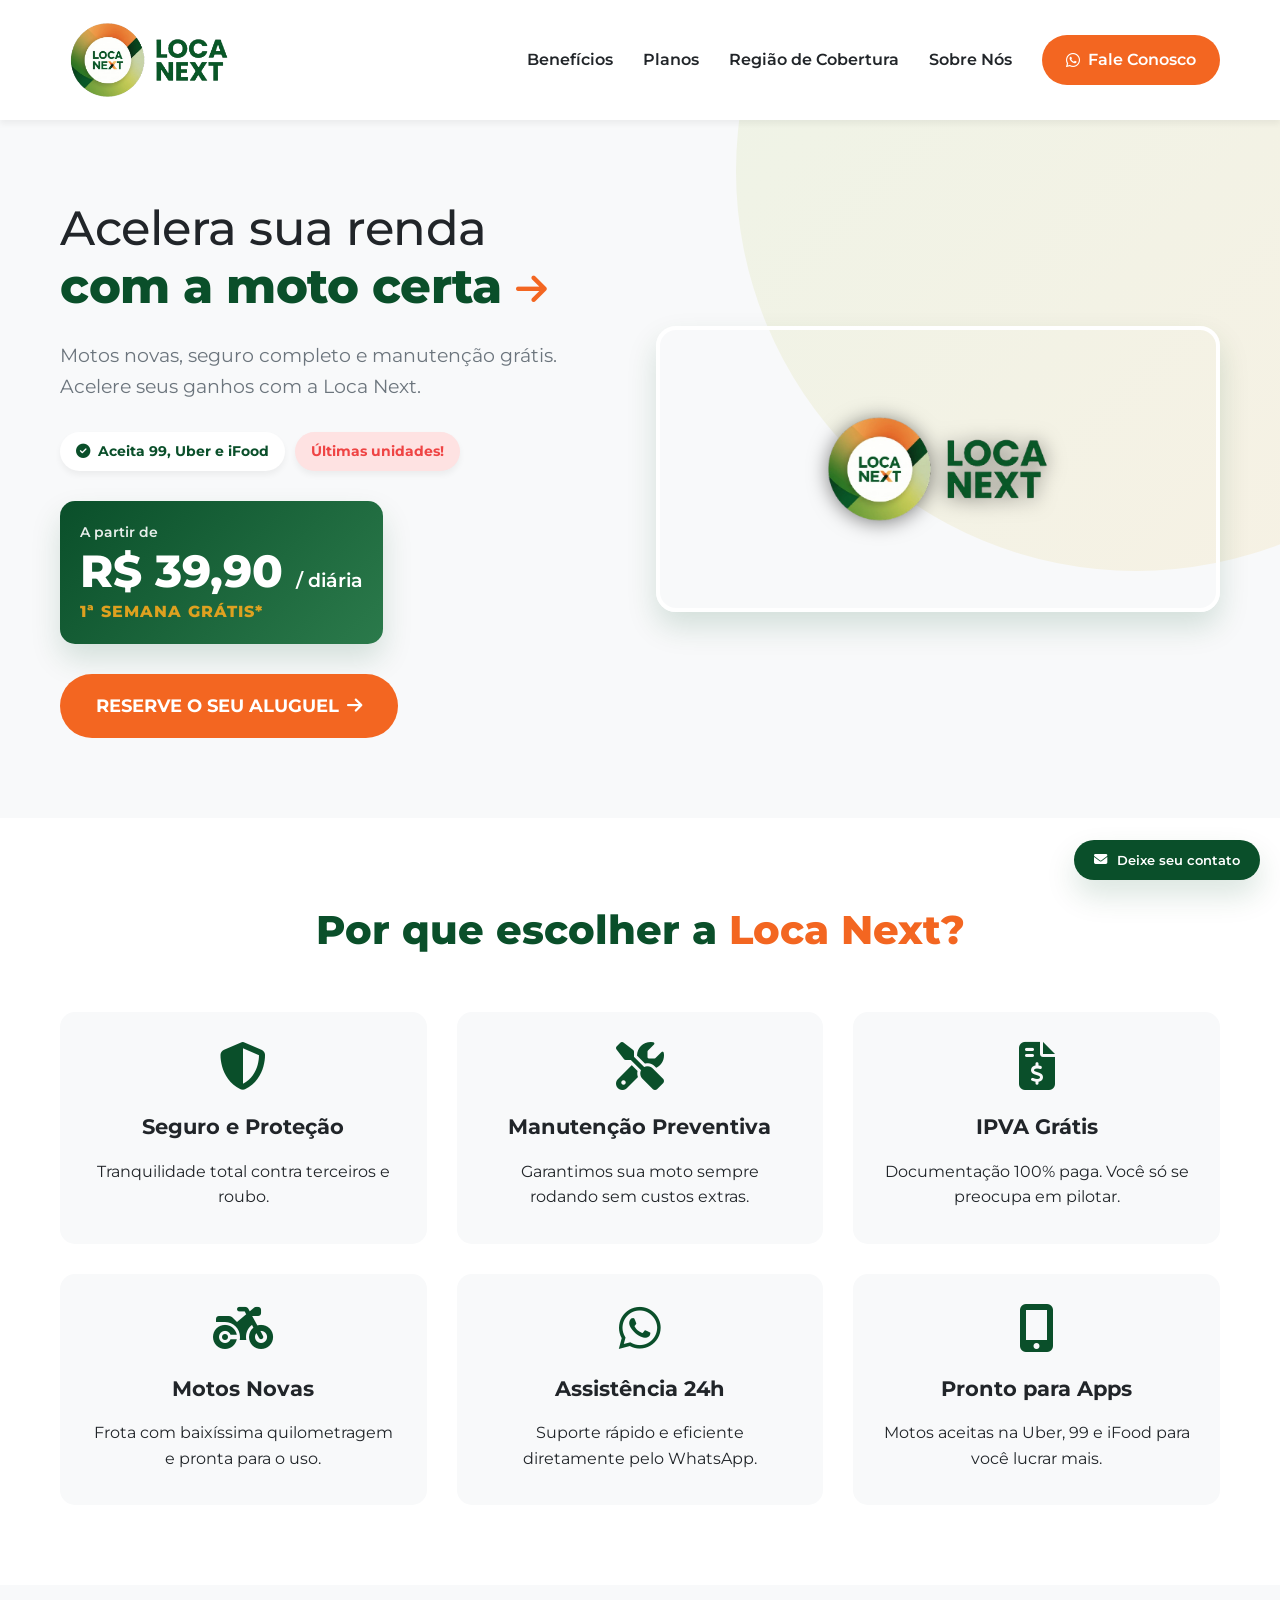
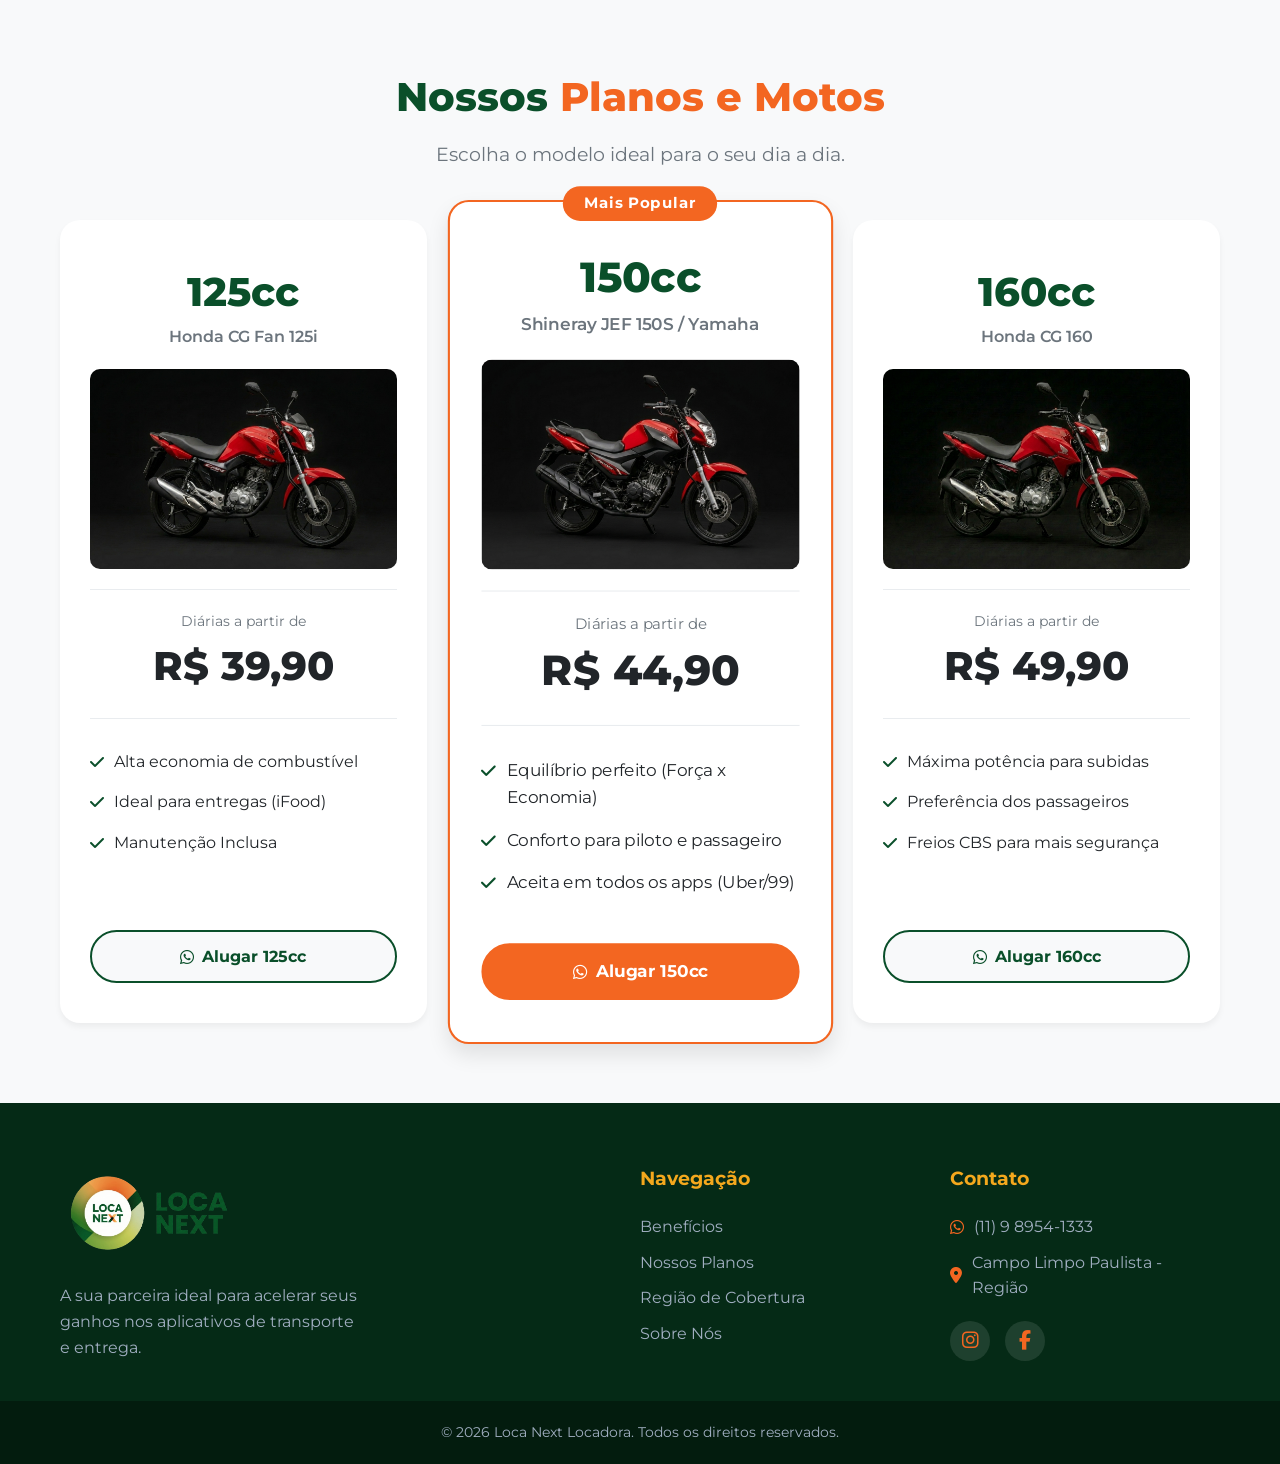
==== commit 7a515686: "Add files via upload" ====
--- a/index.html
+++ b/index.html
@@ -63,8 +63,11 @@
                 </div>
                 <a href="https://wa.me/5511989541333?text=Olá!%20Gostaria%20de%20alugar%20uma%20moto." class="btn btn-large btn-orange" target="_blank">RESERVE O SEU ALUGUEL <i class="fas fa-arrow-right"></i></a>
             </div>
-            <div class="hero-video-wrapper" style="background-color: #052a16;">
-                <video id="heroVideo" loop muted playsinline class="hero-video" preload="none" data-src="img/hero-video.mp4" style="background-image: url('img/logo-white.png'); background-size: 60%; background-repeat: no-repeat; background-position: center;">
+            <div class="hero-video-wrapper">
+                <div id="videoSplash" class="video-splash">
+                    <img src="img/logo-white.png" alt="Loca Next Logo" class="splash-logo">
+                </div>
+                <video id="heroVideo" loop muted playsinline class="hero-video" preload="none" data-src="img/hero-video.mp4">
                     <!-- Video loaded via JavaScript to drastically improve mobile performance -->
                 </video>
             </div>
--- a/css/style.css
+++ b/css/style.css
@@ -406,7 +406,33 @@
     box-shadow: var(--shadow-lg);
     border: 4px solid var(--white);
     max-height: 500px;
-    background-color: var(--dark-text);
+    background-color: transparent;
+}
+
+.video-splash {
+    position: absolute;
+    top: 0;
+    left: 0;
+    width: 100%;
+    height: 100%;
+    display: flex;
+    align-items: center;
+    justify-content: center;
+    background-color: transparent;
+    z-index: 2;
+    transition: opacity 1s ease, transform 1s ease;
+}
+
+.video-splash.fade-out {
+    opacity: 0;
+    transform: scale(0.9);
+    pointer-events: none;
+}
+
+.splash-logo {
+    width: 60%;
+    max-width: 250px;
+    filter: drop-shadow(0 2px 10px rgba(0,0,0,0.5));
 }
 
 .hero-video {
